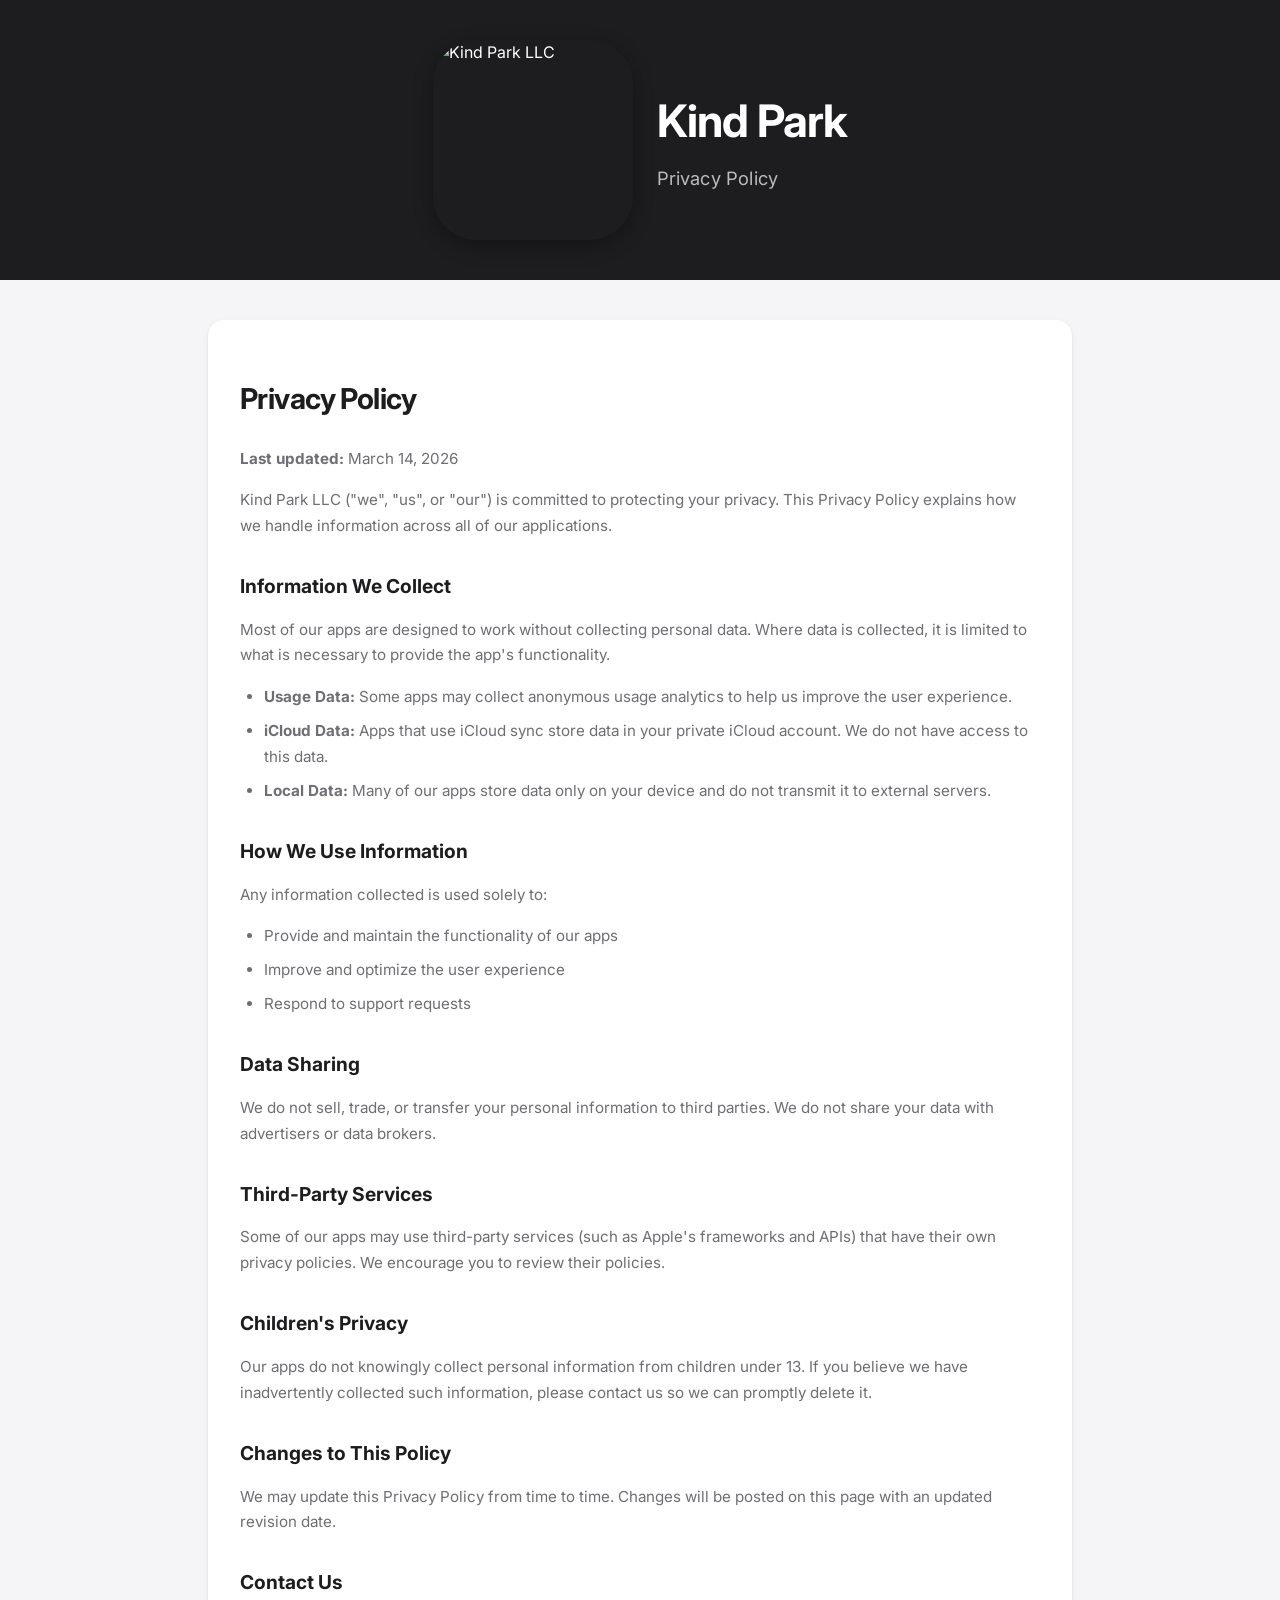
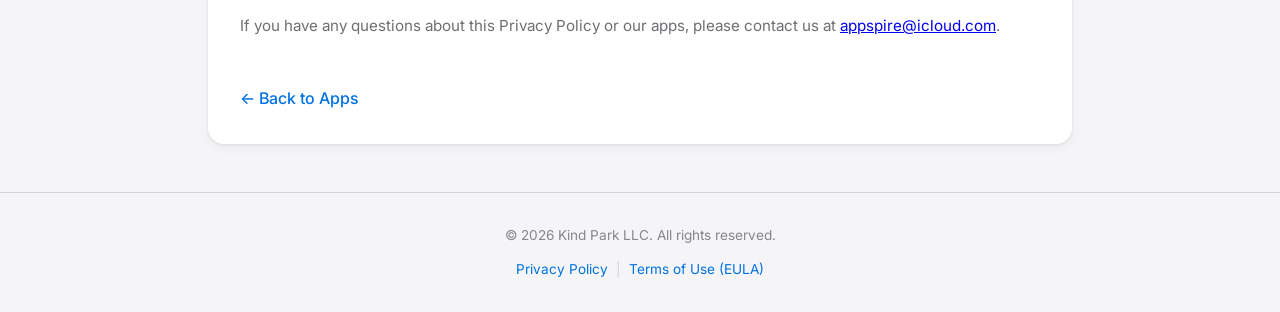
==== privacy.html @ 7df165b4 "Add SongMint app card and update EULA link text Add SongMint to the app gallery with icon and link t" ====
<!DOCTYPE html>
<html lang="en">
<head>
    <meta charset="UTF-8">
    <meta name="viewport" content="width=device-width, initial-scale=1.0">
    <title>Privacy Policy - Kind Park LLC</title>
    <link rel="stylesheet" href="style.css">
    <link rel="preconnect" href="https://fonts.googleapis.com">
    <link rel="preconnect" href="https://fonts.gstatic.com" crossorigin>
    <link href="https://fonts.googleapis.com/css2?family=Inter:wght@300;400;500;600;700&display=swap" rel="stylesheet">
    <style>
        .policy-container {
            max-width: 800px;
            margin: 2rem auto;
            padding: 2rem;
            background-color: #ffffff;
            border-radius: 16px;
            box-shadow: 0 1px 3px rgba(0, 0, 0, 0.08), 0 4px 12px rgba(0, 0, 0, 0.04);
        }
        .policy-container h2 {
            font-size: 1.8rem;
            color: #1d1d1f;
            margin-bottom: 1.5rem;
            letter-spacing: -0.02em;
        }
        .policy-container h3 {
            font-size: 1.2rem;
            color: #1d1d1f;
            margin-top: 2rem;
            margin-bottom: 0.75rem;
        }
        .policy-container p, .policy-container li {
            color: #6e6e73;
            line-height: 1.7;
            font-size: 0.95rem;
        }
        .policy-container ul {
            padding-left: 1.5rem;
        }
        .policy-container li {
            margin-bottom: 0.5rem;
        }
        .back-link {
            display: inline-block;
            margin: 2rem 0 0;
            color: #0071e3;
            text-decoration: none;
            font-weight: 500;
        }
        .back-link:hover {
            text-decoration: underline;
        }
    </style>
</head>
<body>
    <header>
        <div class="header-content">
            <img src="AwesomeCopyMobile/images/kindParkLLC.png" alt="Kind Park LLC" class="header-logo">
            <div class="header-text">
                <h1>Kind Park</h1>
                <p>Privacy Policy</p>
            </div>
        </div>
    </header>

    <main>
        <div class="policy-container">
            <h2>Privacy Policy</h2>
            <p><strong>Last updated:</strong> March 14, 2026</p>

            <p>Kind Park LLC ("we", "us", or "our") is committed to protecting your privacy. This Privacy Policy explains how we handle information across all of our applications.</p>

            <h3>Information We Collect</h3>
            <p>Most of our apps are designed to work without collecting personal data. Where data is collected, it is limited to what is necessary to provide the app's functionality.</p>
            <ul>
                <li><strong>Usage Data:</strong> Some apps may collect anonymous usage analytics to help us improve the user experience.</li>
                <li><strong>iCloud Data:</strong> Apps that use iCloud sync store data in your private iCloud account. We do not have access to this data.</li>
                <li><strong>Local Data:</strong> Many of our apps store data only on your device and do not transmit it to external servers.</li>
            </ul>

            <h3>How We Use Information</h3>
            <p>Any information collected is used solely to:</p>
            <ul>
                <li>Provide and maintain the functionality of our apps</li>
                <li>Improve and optimize the user experience</li>
                <li>Respond to support requests</li>
            </ul>

            <h3>Data Sharing</h3>
            <p>We do not sell, trade, or transfer your personal information to third parties. We do not share your data with advertisers or data brokers.</p>

            <h3>Third-Party Services</h3>
            <p>Some of our apps may use third-party services (such as Apple's frameworks and APIs) that have their own privacy policies. We encourage you to review their policies.</p>

            <h3>Children's Privacy</h3>
            <p>Our apps do not knowingly collect personal information from children under 13. If you believe we have inadvertently collected such information, please contact us so we can promptly delete it.</p>

            <h3>Changes to This Policy</h3>
            <p>We may update this Privacy Policy from time to time. Changes will be posted on this page with an updated revision date.</p>

            <h3>Contact Us</h3>
            <p>If you have any questions about this Privacy Policy or our apps, please contact us at <a href="mailto:appspire@icloud.com">appspire@icloud.com</a>.</p>

            <a href="index.html" class="back-link">&larr; Back to Apps</a>
        </div>
    </main>

    <footer>
        <p>&copy; 2026 Kind Park LLC. All rights reserved.</p>
        <div class="footer-links">
            <a href="privacy.html">Privacy Policy</a>
            <span class="footer-divider">|</span>
            <a href="https://www.apple.com/legal/internet-services/itunes/dev/stdeula/" target="_blank" rel="noopener noreferrer">Terms of Use (EULA)</a>
        </div>
    </footer>
</body>
</html>
---- style.css ----
/* General Styles */
body {
    font-family: 'Inter', -apple-system, BlinkMacSystemFont, 'Segoe UI', sans-serif;
    margin: 0;
    padding: 0;
    background-color: #f5f5f7 !important;
    color: #1d1d1f;
    line-height: 1.6;
    -webkit-font-smoothing: antialiased;
}

/* Header */
header {
    background-color: #1d1d1f;
    color: white;
    padding: 2.5rem 2rem;
}

.header-content {
    display: flex;
    align-items: center;
    justify-content: center;
    gap: 1.5rem;
    max-width: 1200px;
    margin: 0 auto;
}

.header-logo {
    width: 200px;
    height: 200px;
    border-radius: 22%;
    box-shadow: 0 6px 20px rgba(0, 0, 0, 0.3);
    flex-shrink: 0;
}

.header-text {
    text-align: left;
}

header h1 {
    margin: 0 0 0.4rem 0;
    font-weight: 700;
    font-size: 2.8rem;
    letter-spacing: -0.02em;
}

header p {
    margin: 0;
    font-weight: 400;
    font-size: 1.15rem;
    opacity: 0.7;
    letter-spacing: 0.01em;
}

/* Main Content */
main {
    max-width: 1200px;
    margin: 2.5rem auto;
    padding: 0 1.5rem;
}

/* App Grid Section */
.app-grid h2 {
    text-align: center;
    font-size: 2rem;
    color: #1d1d1f;
    margin-bottom: 2rem;
}

.app-grid {
    display: grid;
    grid-template-columns: repeat(auto-fit, minmax(280px, 1fr));
    gap: 1.5rem;
}

/* App Card Styling */
.app-card {
    background-color: #ffffff !important;
    border-radius: 16px;
    box-shadow: 0 1px 3px rgba(0, 0, 0, 0.08), 0 4px 12px rgba(0, 0, 0, 0.04);
    overflow: hidden;
    transition: transform 0.3s ease, box-shadow 0.3s ease;
    display: flex;
    flex-direction: column;
}

.app-card:hover {
    transform: translateY(-4px);
    box-shadow: 0 4px 12px rgba(0, 0, 0, 0.1), 0 8px 24px rgba(0, 0, 0, 0.06);
}

.app-image-placeholder {
    background-color: #f5f5f7;
    height: 250px;
    display: flex;
    align-items: center;
    justify-content: center;
    color: #86868b;
    font-weight: bold;
    overflow: hidden;
    position: relative;
    padding: 15px;
}

/* Style the actual image inside the placeholder */
.app-image-placeholder img.app-icon {
    display: block !important;
    width: auto !important;
    height: auto !important;
    max-width: 75% !important;
    max-height: 75% !important;
    margin: 0 auto !important;
    object-fit: contain !important;
    border-radius: 22% !important;
}

.app-info {
    padding: 1.5rem;
    flex-grow: 1;
    display: flex;
    flex-direction: column;
}

.app-info h3 {
    margin-top: 0;
    margin-bottom: 0.5rem;
    font-size: 1.3rem;
    font-weight: 600;
    color: #1d1d1f;
    letter-spacing: -0.01em;
}

.app-info p {
    margin-bottom: 1rem;
    flex-grow: 1;
    color: #6e6e73;
    font-size: 0.95rem;
    line-height: 1.5;
}

.btn-view-app {
    display: inline-block;
    background-color: #0071e3;
    color: white;
    padding: 0.6rem 1.4rem;
    border-radius: 8px;
    text-decoration: none;
    text-align: center;
    font-weight: 500;
    font-size: 0.9rem;
    transition: background-color 0.2s ease;
    margin-top: auto;
}

.btn-view-app:hover {
    background-color: #0077ed;
    text-decoration: none;
}

/* Footer */
footer {
    text-align: center;
    padding: 2rem 1rem;
    margin-top: 3rem;
    font-size: 0.85rem;
    color: #86868b;
    border-top: 1px solid #d2d2d7;
}

footer p {
    margin: 0 0 0.75rem 0;
}

.footer-links {
    display: flex;
    justify-content: center;
    align-items: center;
    gap: 0.5rem;
}

.footer-links a {
    color: #0071e3;
    text-decoration: none;
    font-size: 0.85rem;
}

.footer-links a:hover {
    text-decoration: underline;
}

.footer-divider {
    color: #d2d2d7;
}

/* Carousel Styles for AwesomeCopy Mobile */
.carousel-container {
    text-align: center;
    margin-bottom: 2rem;
}

.carousel-container h2 {
    color: #1d1d1f;
    margin-bottom: 1rem;
}

.carousel {
    position: relative;
    max-width: 300px;
    margin: 0 auto;
    background-color: #f5f5f7;
    border-radius: 20px;
    padding: 1rem;
    box-shadow: 0 4px 12px rgba(0, 0, 0, 0.08);
}

.carousel-image {
    width: 100%;
    height: auto;
    max-height: 600px;
    object-fit: contain;
    border-radius: 15px;
    display: none;
    box-shadow: 0 2px 8px rgba(0, 0, 0, 0.1);
}

.carousel-image.active {
    display: block;
}

/* Features container styling */
.features-container {
    max-width: 600px;
    margin: 2rem auto;
}

.features-container h2 {
    color: #1d1d1f;
    text-align: center;
    margin-bottom: 1rem;
}

.features-list {
    list-style: none;
    padding: 0;
}

.features-list li {
    background-color: #ffffff;
    margin-bottom: 0.5rem;
    padding: 1rem;
    border-radius: 8px;
    box-shadow: 0 2px 6px rgba(0, 0, 0, 0.05);
    border-left: 4px solid #0071e3;
}

/* Carousel features section layout */
#carousel-features {
    display: grid;
    grid-template-columns: 1fr 1fr;
    gap: 3rem;
    align-items: start;
    margin-bottom: 3rem;
}

/* App Store button styling */
.app-store-btn {
    display: inline-block;
    background-color: #000;
    color: white;
    padding: 1rem 2rem;
    border-radius: 8px;
    text-decoration: none;
    font-weight: bold;
    transition: background-color 0.3s ease;
}

.app-store-btn:hover {
    background-color: #333;
    text-decoration: none;
}

/* Back button styling */
.back-btn {
    color: #0071e3;
    text-decoration: none;
    font-weight: 500;
    margin-left: 1rem;
}

.back-btn:hover {
    text-decoration: underline;
}

/* Responsive Adjustments */
@media (max-width: 600px) {
    .header-content {
        flex-direction: column;
        text-align: center;
    }
    .header-text {
        text-align: center;
    }
    .header-logo {
        width: 110px;
        height: 110px;
    }
    header h1 {
        font-size: 2rem;
    }
    header p {
        font-size: 1rem;
    }
    .app-grid {
        grid-template-columns: 1fr;
    }

    /* Stack carousel and features on mobile */
    #carousel-features {
        grid-template-columns: 1fr;
        gap: 2rem;
    }

    .carousel {
        max-width: 250px;
    }
}
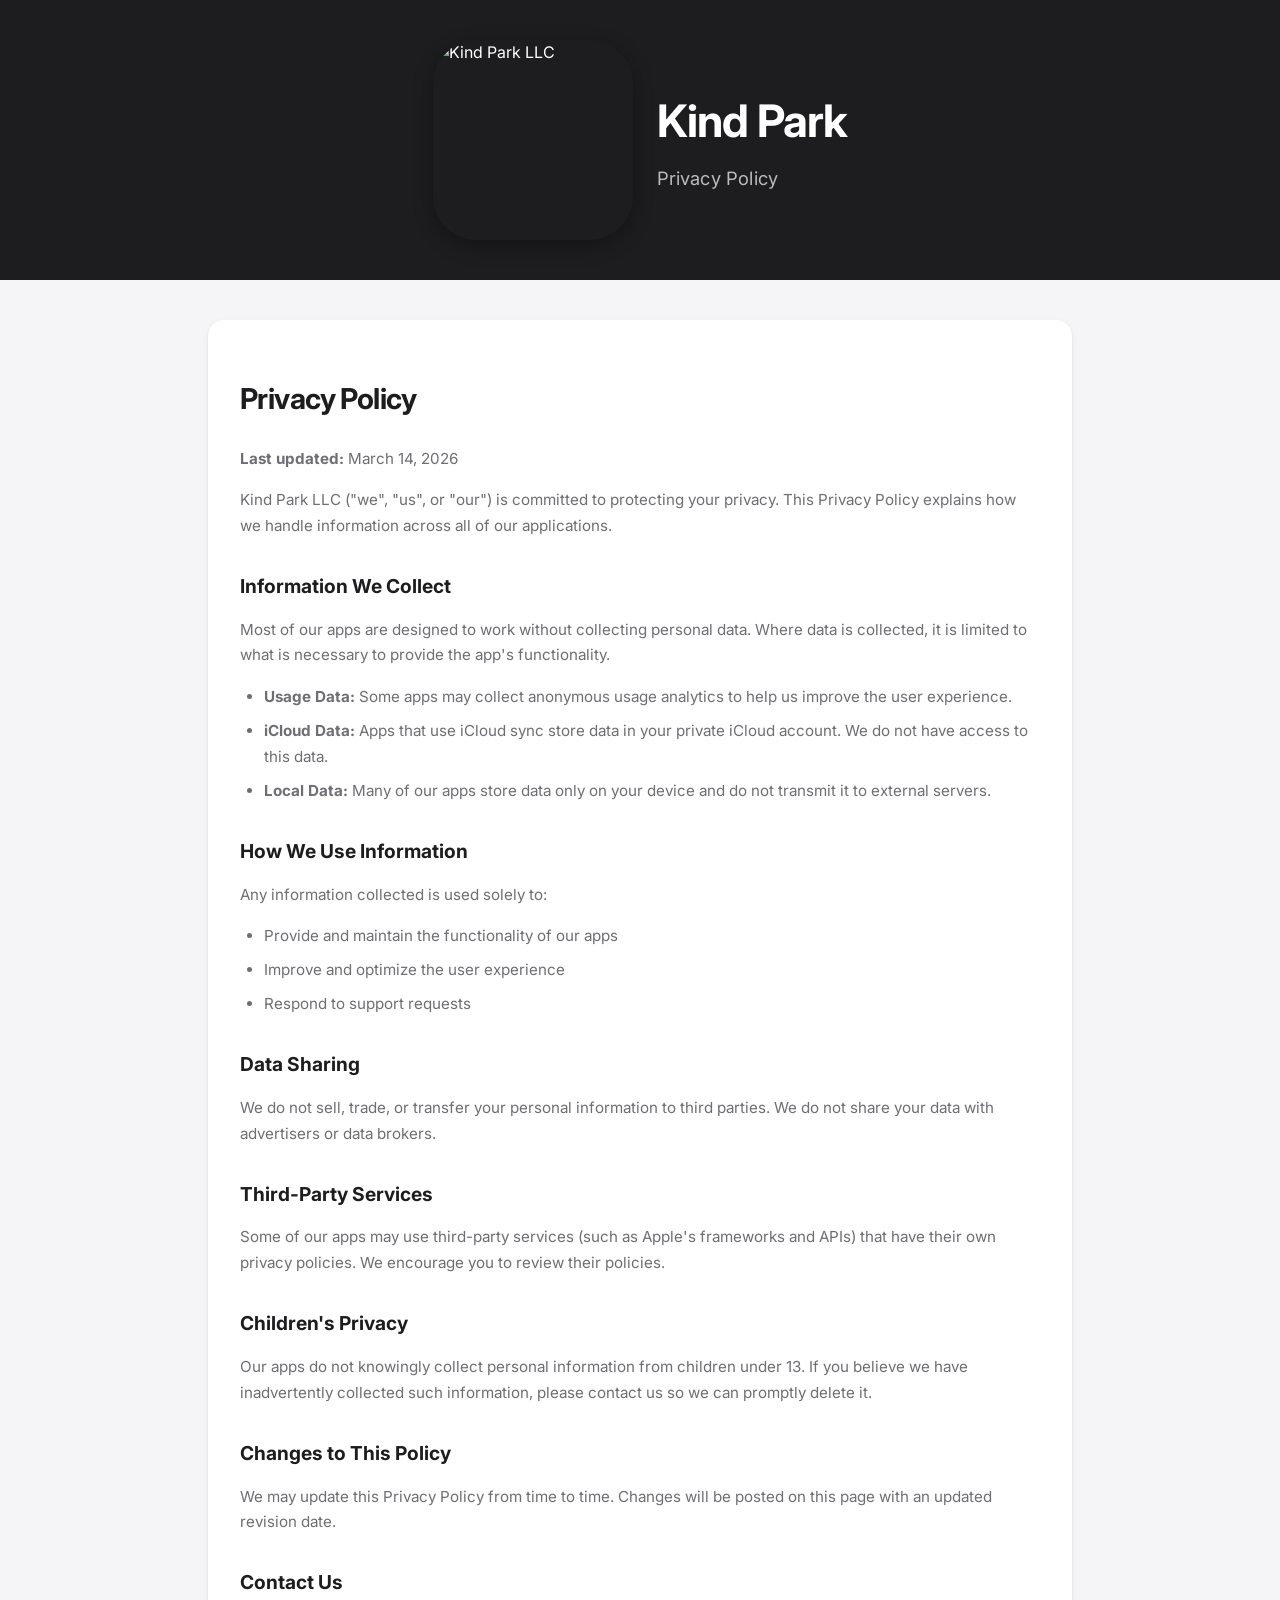
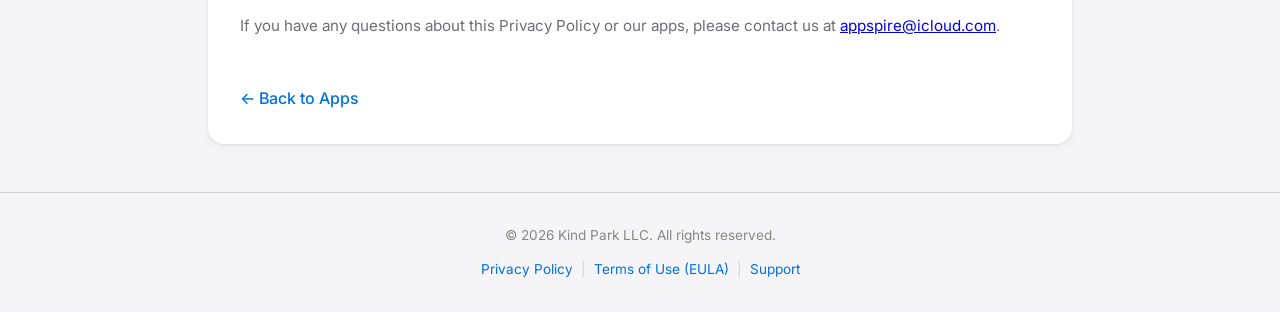
==== commit e2722f1e: "Add support page with contact info and link from all footers New support page with kindparkllc@gmail" ====
--- a/privacy.html
+++ b/privacy.html
@@ -111,6 +111,8 @@
             <a href="privacy.html">Privacy Policy</a>
             <span class="footer-divider">|</span>
             <a href="https://www.apple.com/legal/internet-services/itunes/dev/stdeula/" target="_blank" rel="noopener noreferrer">Terms of Use (EULA)</a>
+            <span class="footer-divider">|</span>
+            <a href="support.html">Support</a>
         </div>
     </footer>
 </body>
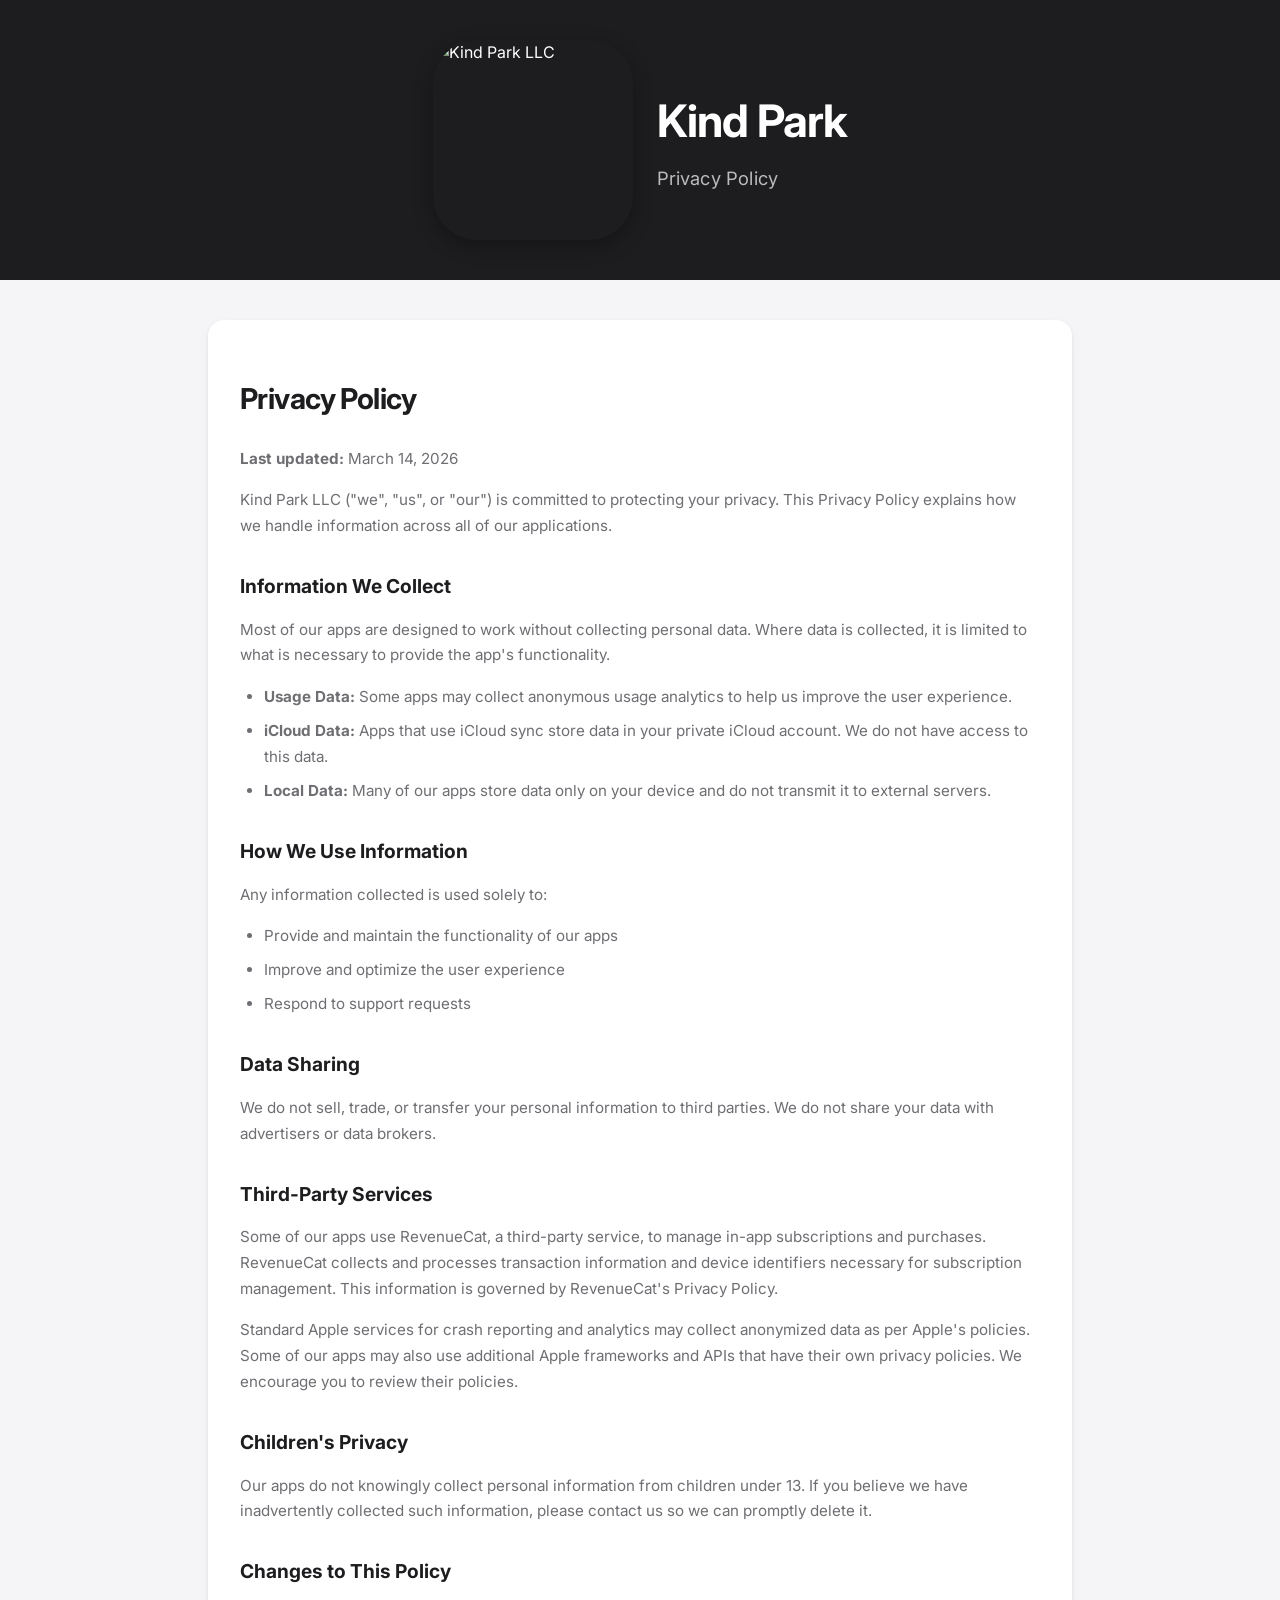
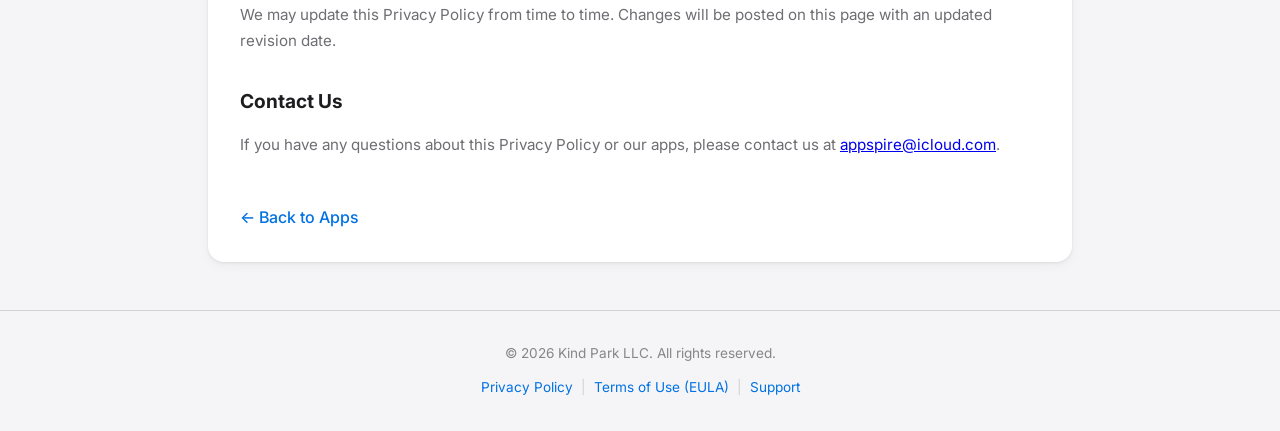
==== commit ac722c40: "Link Daily Affirmations Power Up to dailyaffirmationspowerup.com and update privacy policy Update Re" ====
--- a/privacy.html
+++ b/privacy.html
@@ -90,7 +90,8 @@
             <p>We do not sell, trade, or transfer your personal information to third parties. We do not share your data with advertisers or data brokers.</p>
 
             <h3>Third-Party Services</h3>
-            <p>Some of our apps may use third-party services (such as Apple's frameworks and APIs) that have their own privacy policies. We encourage you to review their policies.</p>
+            <p>Some of our apps use RevenueCat, a third-party service, to manage in-app subscriptions and purchases. RevenueCat collects and processes transaction information and device identifiers necessary for subscription management. This information is governed by RevenueCat's Privacy Policy.</p>
+            <p>Standard Apple services for crash reporting and analytics may collect anonymized data as per Apple's policies. Some of our apps may also use additional Apple frameworks and APIs that have their own privacy policies. We encourage you to review their policies.</p>
 
             <h3>Children's Privacy</h3>
             <p>Our apps do not knowingly collect personal information from children under 13. If you believe we have inadvertently collected such information, please contact us so we can promptly delete it.</p>
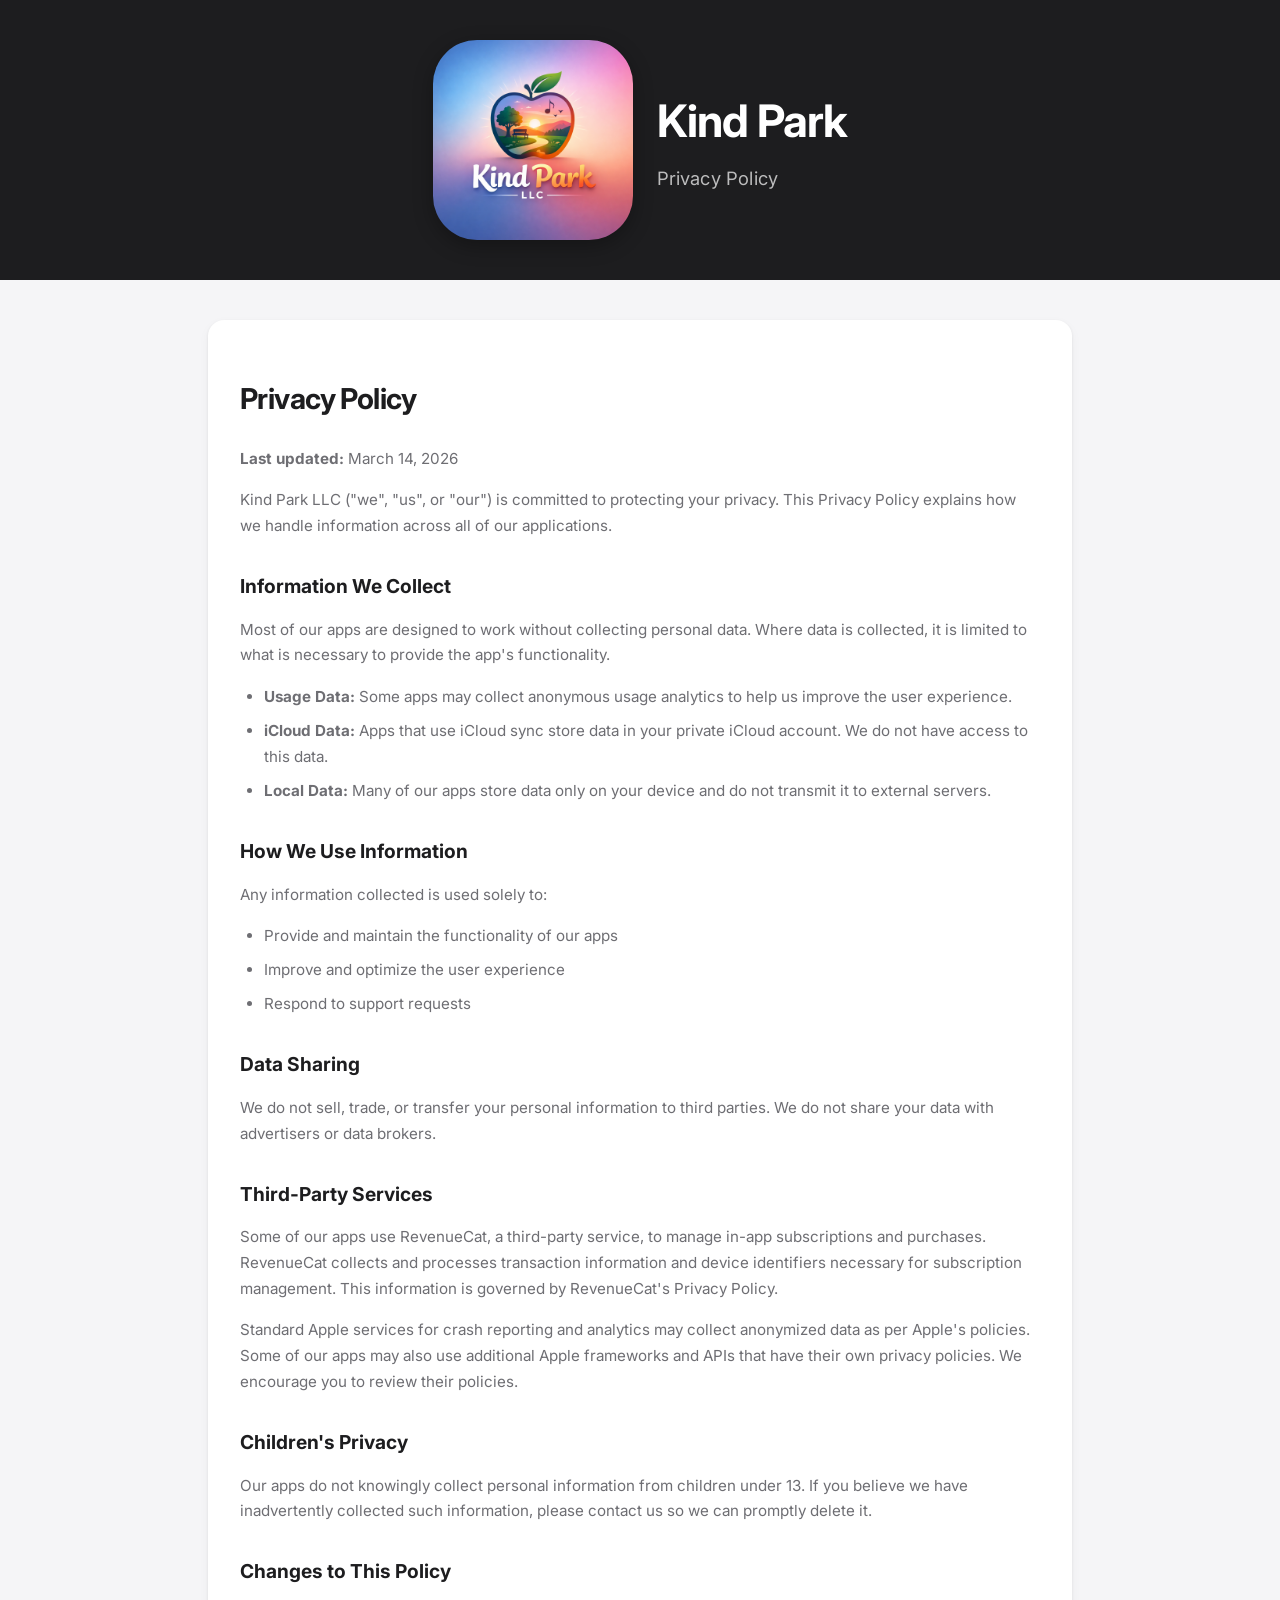
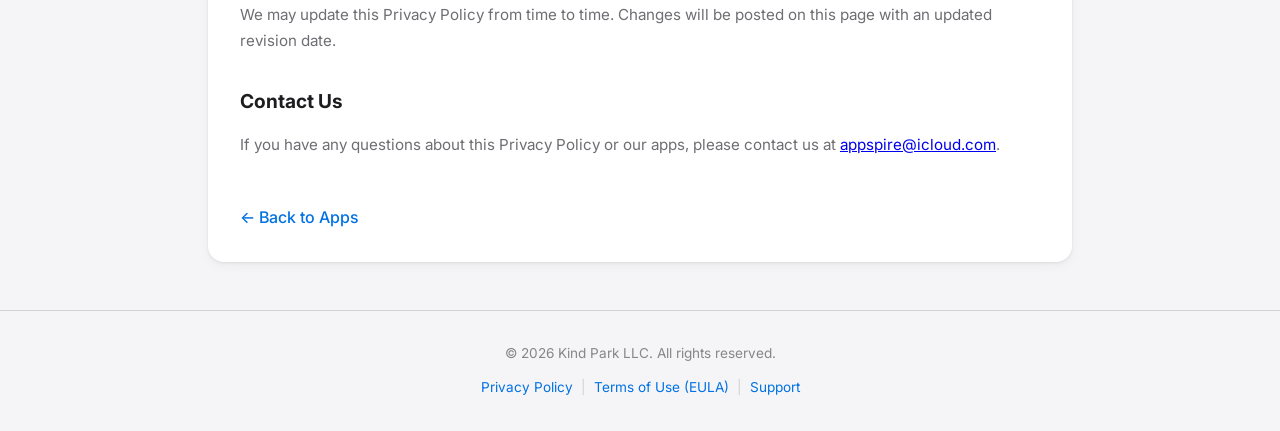
==== commit 589fffbd: "Move Kind Park LLC logo to top-level images folder and update all references Co-Authored-By: Claude " ====
--- a/privacy.html
+++ b/privacy.html
@@ -4,6 +4,10 @@
     <meta charset="UTF-8">
     <meta name="viewport" content="width=device-width, initial-scale=1.0">
     <title>Privacy Policy - Kind Park LLC</title>
+    <link rel="icon" type="image/png" href="images/kindParkLLC.png">
+    <meta property="og:title" content="Privacy Policy - Kind Park LLC">
+    <meta property="og:image" content="https://kindpark.app/images/kindParkLLC.png">
+    <meta property="og:type" content="website">
     <link rel="stylesheet" href="style.css">
     <link rel="preconnect" href="https://fonts.googleapis.com">
     <link rel="preconnect" href="https://fonts.gstatic.com" crossorigin>
@@ -55,7 +59,7 @@
 <body>
     <header>
         <div class="header-content">
-            <img src="AwesomeCopyMobile/images/kindParkLLC.png" alt="Kind Park LLC" class="header-logo">
+            <img src="images/kindParkLLC.png" alt="Kind Park LLC" class="header-logo">
             <div class="header-text">
                 <h1>Kind Park</h1>
                 <p>Privacy Policy</p>
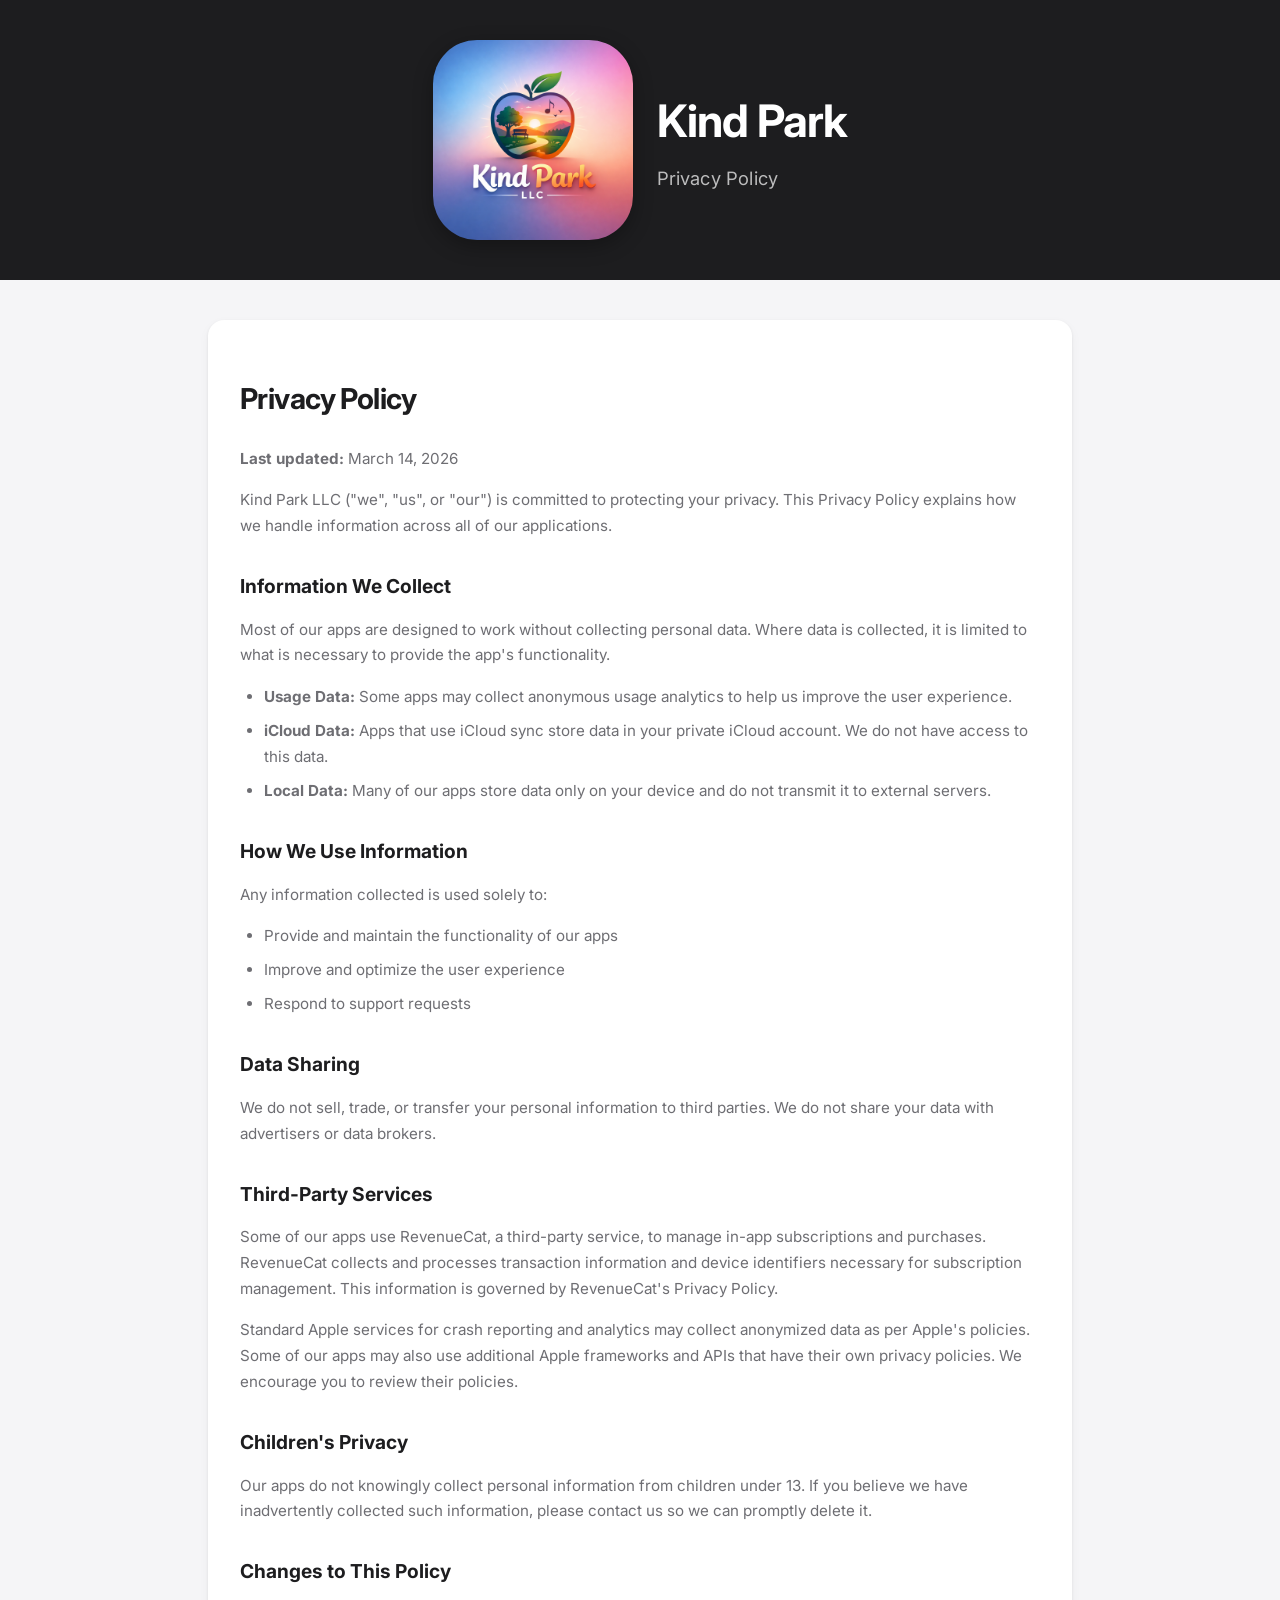
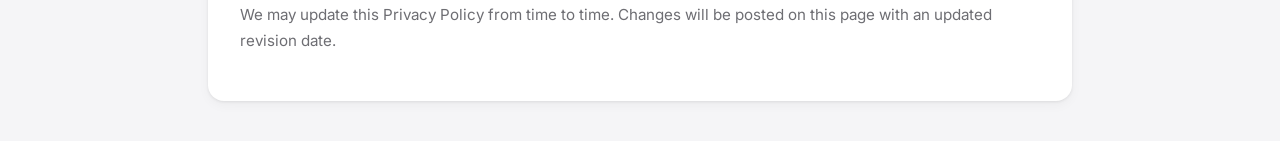
==== commit c5284a41: "Simplify privacy policy page" ====
--- a/privacy.html
+++ b/privacy.html
@@ -43,16 +43,6 @@
         }
         .policy-container li {
             margin-bottom: 0.5rem;
-        }
-        .back-link {
-            display: inline-block;
-            margin: 2rem 0 0;
-            color: #0071e3;
-            text-decoration: none;
-            font-weight: 500;
-        }
-        .back-link:hover {
-            text-decoration: underline;
         }
     </style>
 </head>
@@ -102,23 +92,7 @@
 
             <h3>Changes to This Policy</h3>
             <p>We may update this Privacy Policy from time to time. Changes will be posted on this page with an updated revision date.</p>
-
-            <h3>Contact Us</h3>
-            <p>If you have any questions about this Privacy Policy or our apps, please contact us at <a href="mailto:appspire@icloud.com">appspire@icloud.com</a>.</p>
-
-            <a href="index.html" class="back-link">&larr; Back to Apps</a>
         </div>
     </main>
-
-    <footer>
-        <p>&copy; 2026 Kind Park LLC. All rights reserved.</p>
-        <div class="footer-links">
-            <a href="privacy.html">Privacy Policy</a>
-            <span class="footer-divider">|</span>
-            <a href="https://www.apple.com/legal/internet-services/itunes/dev/stdeula/" target="_blank" rel="noopener noreferrer">Terms of Use (EULA)</a>
-            <span class="footer-divider">|</span>
-            <a href="support.html">Support</a>
-        </div>
-    </footer>
 </body>
 </html>
